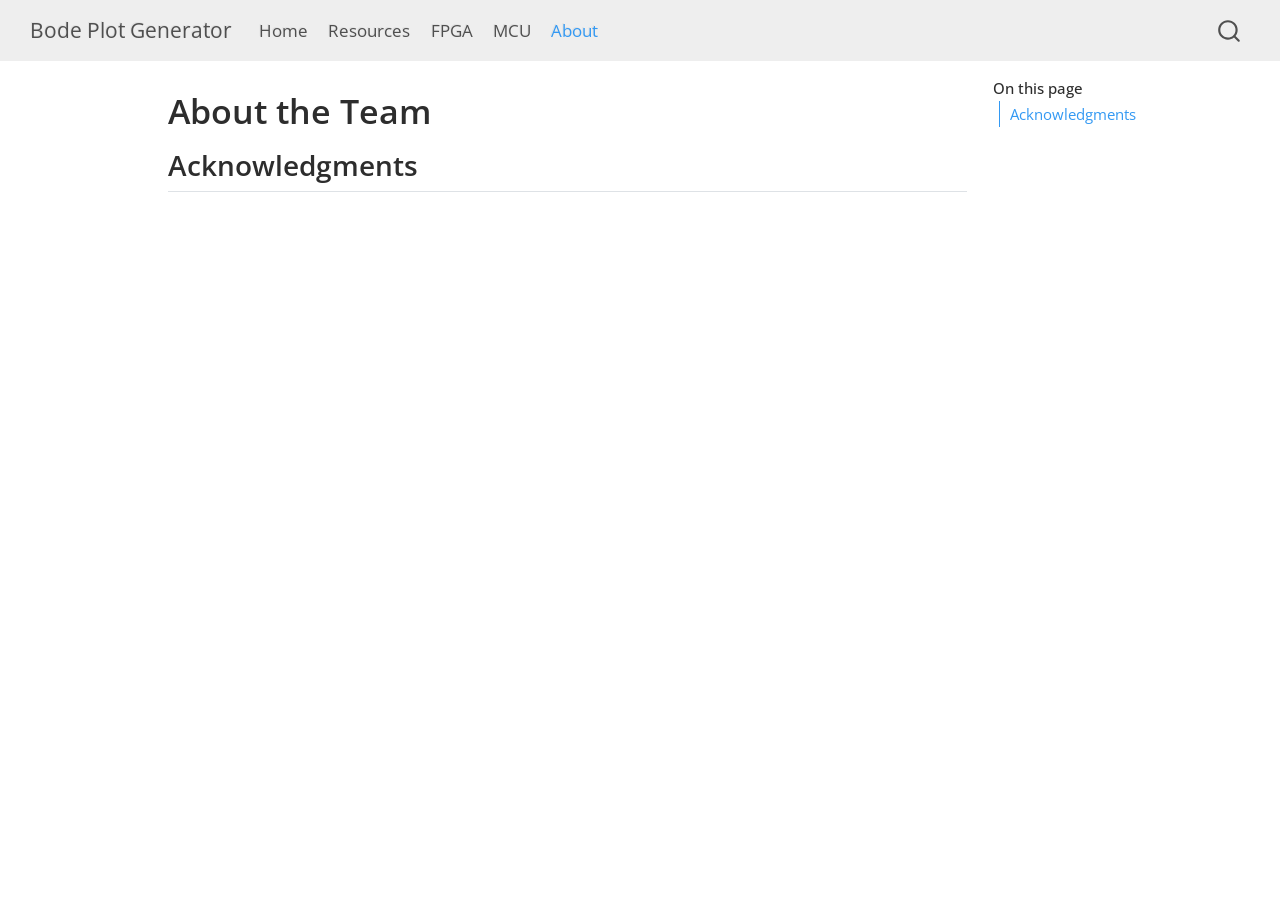
==== about.html @ 4e742a1b "Built site for gh-pages" ====
<!DOCTYPE html>
<html xmlns="http://www.w3.org/1999/xhtml" lang="en" xml:lang="en"><head>

<meta charset="utf-8">
<meta name="generator" content="quarto-1.7.33">

<meta name="viewport" content="width=device-width, initial-scale=1.0, user-scalable=yes">


<title>About the Team – Bode Plot Generator</title>
<style>
code{white-space: pre-wrap;}
span.smallcaps{font-variant: small-caps;}
div.columns{display: flex; gap: min(4vw, 1.5em);}
div.column{flex: auto; overflow-x: auto;}
div.hanging-indent{margin-left: 1.5em; text-indent: -1.5em;}
ul.task-list{list-style: none;}
ul.task-list li input[type="checkbox"] {
  width: 0.8em;
  margin: 0 0.8em 0.2em -1em; /* quarto-specific, see https://github.com/quarto-dev/quarto-cli/issues/4556 */ 
  vertical-align: middle;
}
</style>


<script src="site_libs/quarto-nav/quarto-nav.js"></script>
<script src="site_libs/quarto-nav/headroom.min.js"></script>
<script src="site_libs/clipboard/clipboard.min.js"></script>
<script src="site_libs/quarto-search/autocomplete.umd.js"></script>
<script src="site_libs/quarto-search/fuse.min.js"></script>
<script src="site_libs/quarto-search/quarto-search.js"></script>
<meta name="quarto:offset" content="./">
<script src="site_libs/quarto-html/quarto.js" type="module"></script>
<script src="site_libs/quarto-html/tabsets/tabsets.js" type="module"></script>
<script src="site_libs/quarto-html/popper.min.js"></script>
<script src="site_libs/quarto-html/tippy.umd.min.js"></script>
<script src="site_libs/quarto-html/anchor.min.js"></script>
<link href="site_libs/quarto-html/tippy.css" rel="stylesheet">
<link href="site_libs/quarto-html/quarto-syntax-highlighting-ea385d0e468b0dd5ea5bf0780b1290d9.css" rel="stylesheet" id="quarto-text-highlighting-styles">
<script src="site_libs/bootstrap/bootstrap.min.js"></script>
<link href="site_libs/bootstrap/bootstrap-icons.css" rel="stylesheet">
<link href="site_libs/bootstrap/bootstrap-35fd0a5f43bb2600a33a7e8521cd9424.min.css" rel="stylesheet" append-hash="true" id="quarto-bootstrap" data-mode="light">
<script id="quarto-search-options" type="application/json">{
  "location": "navbar",
  "copy-button": false,
  "collapse-after": 3,
  "panel-placement": "end",
  "type": "overlay",
  "limit": 50,
  "keyboard-shortcut": [
    "f",
    "/",
    "s"
  ],
  "show-item-context": false,
  "language": {
    "search-no-results-text": "No results",
    "search-matching-documents-text": "matching documents",
    "search-copy-link-title": "Copy link to search",
    "search-hide-matches-text": "Hide additional matches",
    "search-more-match-text": "more match in this document",
    "search-more-matches-text": "more matches in this document",
    "search-clear-button-title": "Clear",
    "search-text-placeholder": "",
    "search-detached-cancel-button-title": "Cancel",
    "search-submit-button-title": "Submit",
    "search-label": "Search"
  }
}</script>


<link rel="stylesheet" href="styles.css">
</head>

<body class="nav-fixed quarto-light">

<div id="quarto-search-results"></div>
  <header id="quarto-header" class="headroom fixed-top">
    <nav class="navbar navbar-expand-lg " data-bs-theme="dark">
      <div class="navbar-container container-fluid">
      <div class="navbar-brand-container mx-auto">
    <a class="navbar-brand" href="./index.html">
    <span class="navbar-title">Bode Plot Generator</span>
    </a>
  </div>
            <div id="quarto-search" class="" title="Search"></div>
          <button class="navbar-toggler" type="button" data-bs-toggle="collapse" data-bs-target="#navbarCollapse" aria-controls="navbarCollapse" role="menu" aria-expanded="false" aria-label="Toggle navigation" onclick="if (window.quartoToggleHeadroom) { window.quartoToggleHeadroom(); }">
  <span class="navbar-toggler-icon"></span>
</button>
          <div class="collapse navbar-collapse" id="navbarCollapse">
            <ul class="navbar-nav navbar-nav-scroll me-auto">
  <li class="nav-item">
    <a class="nav-link" href="./index.html"> 
<span class="menu-text">Home</span></a>
  </li>  
  <li class="nav-item">
    <a class="nav-link" href="./resources.html"> 
<span class="menu-text">Resources</span></a>
  </li>  
  <li class="nav-item">
    <a class="nav-link" href="./fpga.html"> 
<span class="menu-text">FPGA</span></a>
  </li>  
  <li class="nav-item">
    <a class="nav-link" href="./mcu.html"> 
<span class="menu-text">MCU</span></a>
  </li>  
  <li class="nav-item">
    <a class="nav-link active" href="./about.html" aria-current="page"> 
<span class="menu-text">About</span></a>
  </li>  
</ul>
          </div> <!-- /navcollapse -->
            <div class="quarto-navbar-tools">
</div>
      </div> <!-- /container-fluid -->
    </nav>
</header>
<!-- content -->
<div id="quarto-content" class="quarto-container page-columns page-rows-contents page-layout-article page-navbar">
<!-- sidebar -->
<!-- margin-sidebar -->
    <div id="quarto-margin-sidebar" class="sidebar margin-sidebar">
        <nav id="TOC" role="doc-toc" class="toc-active">
    <h2 id="toc-title">On this page</h2>
   
  <ul>
  <li><a href="#acknowledgments" id="toc-acknowledgments" class="nav-link active" data-scroll-target="#acknowledgments">Acknowledgments</a></li>
  </ul>
</nav>
    </div>
<!-- main -->
<main class="content" id="quarto-document-content">

<header id="title-block-header" class="quarto-title-block default">
<div class="quarto-title">
<h1 class="title">About the Team</h1>
</div>



<div class="quarto-title-meta">

    
  
    
  </div>
  


</header>


<section id="acknowledgments" class="level2">
<h2 class="anchored" data-anchor-id="acknowledgments">Acknowledgments</h2>


</section>

</main> <!-- /main -->
<script id="quarto-html-after-body" type="application/javascript">
  window.document.addEventListener("DOMContentLoaded", function (event) {
    const icon = "";
    const anchorJS = new window.AnchorJS();
    anchorJS.options = {
      placement: 'right',
      icon: icon
    };
    anchorJS.add('.anchored');
    const isCodeAnnotation = (el) => {
      for (const clz of el.classList) {
        if (clz.startsWith('code-annotation-')) {                     
          return true;
        }
      }
      return false;
    }
    const onCopySuccess = function(e) {
      // button target
      const button = e.trigger;
      // don't keep focus
      button.blur();
      // flash "checked"
      button.classList.add('code-copy-button-checked');
      var currentTitle = button.getAttribute("title");
      button.setAttribute("title", "Copied!");
      let tooltip;
      if (window.bootstrap) {
        button.setAttribute("data-bs-toggle", "tooltip");
        button.setAttribute("data-bs-placement", "left");
        button.setAttribute("data-bs-title", "Copied!");
        tooltip = new bootstrap.Tooltip(button, 
          { trigger: "manual", 
            customClass: "code-copy-button-tooltip",
            offset: [0, -8]});
        tooltip.show();    
      }
      setTimeout(function() {
        if (tooltip) {
          tooltip.hide();
          button.removeAttribute("data-bs-title");
          button.removeAttribute("data-bs-toggle");
          button.removeAttribute("data-bs-placement");
        }
        button.setAttribute("title", currentTitle);
        button.classList.remove('code-copy-button-checked');
      }, 1000);
      // clear code selection
      e.clearSelection();
    }
    const getTextToCopy = function(trigger) {
        const codeEl = trigger.previousElementSibling.cloneNode(true);
        for (const childEl of codeEl.children) {
          if (isCodeAnnotation(childEl)) {
            childEl.remove();
          }
        }
        return codeEl.innerText;
    }
    const clipboard = new window.ClipboardJS('.code-copy-button:not([data-in-quarto-modal])', {
      text: getTextToCopy
    });
    clipboard.on('success', onCopySuccess);
    if (window.document.getElementById('quarto-embedded-source-code-modal')) {
      const clipboardModal = new window.ClipboardJS('.code-copy-button[data-in-quarto-modal]', {
        text: getTextToCopy,
        container: window.document.getElementById('quarto-embedded-source-code-modal')
      });
      clipboardModal.on('success', onCopySuccess);
    }
      var localhostRegex = new RegExp(/^(?:http|https):\/\/localhost\:?[0-9]*\//);
      var mailtoRegex = new RegExp(/^mailto:/);
        var filterRegex = new RegExp("https:\/\/matt-molinar\.github\.io\/bode-plot-website\/");
      var isInternal = (href) => {
          return filterRegex.test(href) || localhostRegex.test(href) || mailtoRegex.test(href);
      }
      // Inspect non-navigation links and adorn them if external
     var links = window.document.querySelectorAll('a[href]:not(.nav-link):not(.navbar-brand):not(.toc-action):not(.sidebar-link):not(.sidebar-item-toggle):not(.pagination-link):not(.no-external):not([aria-hidden]):not(.dropdown-item):not(.quarto-navigation-tool):not(.about-link)');
      for (var i=0; i<links.length; i++) {
        const link = links[i];
        if (!isInternal(link.href)) {
          // undo the damage that might have been done by quarto-nav.js in the case of
          // links that we want to consider external
          if (link.dataset.originalHref !== undefined) {
            link.href = link.dataset.originalHref;
          }
        }
      }
    function tippyHover(el, contentFn, onTriggerFn, onUntriggerFn) {
      const config = {
        allowHTML: true,
        maxWidth: 500,
        delay: 100,
        arrow: false,
        appendTo: function(el) {
            return el.parentElement;
        },
        interactive: true,
        interactiveBorder: 10,
        theme: 'quarto',
        placement: 'bottom-start',
      };
      if (contentFn) {
        config.content = contentFn;
      }
      if (onTriggerFn) {
        config.onTrigger = onTriggerFn;
      }
      if (onUntriggerFn) {
        config.onUntrigger = onUntriggerFn;
      }
      window.tippy(el, config); 
    }
    const noterefs = window.document.querySelectorAll('a[role="doc-noteref"]');
    for (var i=0; i<noterefs.length; i++) {
      const ref = noterefs[i];
      tippyHover(ref, function() {
        // use id or data attribute instead here
        let href = ref.getAttribute('data-footnote-href') || ref.getAttribute('href');
        try { href = new URL(href).hash; } catch {}
        const id = href.replace(/^#\/?/, "");
        const note = window.document.getElementById(id);
        if (note) {
          return note.innerHTML;
        } else {
          return "";
        }
      });
    }
    const xrefs = window.document.querySelectorAll('a.quarto-xref');
    const processXRef = (id, note) => {
      // Strip column container classes
      const stripColumnClz = (el) => {
        el.classList.remove("page-full", "page-columns");
        if (el.children) {
          for (const child of el.children) {
            stripColumnClz(child);
          }
        }
      }
      stripColumnClz(note)
      if (id === null || id.startsWith('sec-')) {
        // Special case sections, only their first couple elements
        const container = document.createElement("div");
        if (note.children && note.children.length > 2) {
          container.appendChild(note.children[0].cloneNode(true));
          for (let i = 1; i < note.children.length; i++) {
            const child = note.children[i];
            if (child.tagName === "P" && child.innerText === "") {
              continue;
            } else {
              container.appendChild(child.cloneNode(true));
              break;
            }
          }
          if (window.Quarto?.typesetMath) {
            window.Quarto.typesetMath(container);
          }
          return container.innerHTML
        } else {
          if (window.Quarto?.typesetMath) {
            window.Quarto.typesetMath(note);
          }
          return note.innerHTML;
        }
      } else {
        // Remove any anchor links if they are present
        const anchorLink = note.querySelector('a.anchorjs-link');
        if (anchorLink) {
          anchorLink.remove();
        }
        if (window.Quarto?.typesetMath) {
          window.Quarto.typesetMath(note);
        }
        if (note.classList.contains("callout")) {
          return note.outerHTML;
        } else {
          return note.innerHTML;
        }
      }
    }
    for (var i=0; i<xrefs.length; i++) {
      const xref = xrefs[i];
      tippyHover(xref, undefined, function(instance) {
        instance.disable();
        let url = xref.getAttribute('href');
        let hash = undefined; 
        if (url.startsWith('#')) {
          hash = url;
        } else {
          try { hash = new URL(url).hash; } catch {}
        }
        if (hash) {
          const id = hash.replace(/^#\/?/, "");
          const note = window.document.getElementById(id);
          if (note !== null) {
            try {
              const html = processXRef(id, note.cloneNode(true));
              instance.setContent(html);
            } finally {
              instance.enable();
              instance.show();
            }
          } else {
            // See if we can fetch this
            fetch(url.split('#')[0])
            .then(res => res.text())
            .then(html => {
              const parser = new DOMParser();
              const htmlDoc = parser.parseFromString(html, "text/html");
              const note = htmlDoc.getElementById(id);
              if (note !== null) {
                const html = processXRef(id, note);
                instance.setContent(html);
              } 
            }).finally(() => {
              instance.enable();
              instance.show();
            });
          }
        } else {
          // See if we can fetch a full url (with no hash to target)
          // This is a special case and we should probably do some content thinning / targeting
          fetch(url)
          .then(res => res.text())
          .then(html => {
            const parser = new DOMParser();
            const htmlDoc = parser.parseFromString(html, "text/html");
            const note = htmlDoc.querySelector('main.content');
            if (note !== null) {
              // This should only happen for chapter cross references
              // (since there is no id in the URL)
              // remove the first header
              if (note.children.length > 0 && note.children[0].tagName === "HEADER") {
                note.children[0].remove();
              }
              const html = processXRef(null, note);
              instance.setContent(html);
            } 
          }).finally(() => {
            instance.enable();
            instance.show();
          });
        }
      }, function(instance) {
      });
    }
        let selectedAnnoteEl;
        const selectorForAnnotation = ( cell, annotation) => {
          let cellAttr = 'data-code-cell="' + cell + '"';
          let lineAttr = 'data-code-annotation="' +  annotation + '"';
          const selector = 'span[' + cellAttr + '][' + lineAttr + ']';
          return selector;
        }
        const selectCodeLines = (annoteEl) => {
          const doc = window.document;
          const targetCell = annoteEl.getAttribute("data-target-cell");
          const targetAnnotation = annoteEl.getAttribute("data-target-annotation");
          const annoteSpan = window.document.querySelector(selectorForAnnotation(targetCell, targetAnnotation));
          const lines = annoteSpan.getAttribute("data-code-lines").split(",");
          const lineIds = lines.map((line) => {
            return targetCell + "-" + line;
          })
          let top = null;
          let height = null;
          let parent = null;
          if (lineIds.length > 0) {
              //compute the position of the single el (top and bottom and make a div)
              const el = window.document.getElementById(lineIds[0]);
              top = el.offsetTop;
              height = el.offsetHeight;
              parent = el.parentElement.parentElement;
            if (lineIds.length > 1) {
              const lastEl = window.document.getElementById(lineIds[lineIds.length - 1]);
              const bottom = lastEl.offsetTop + lastEl.offsetHeight;
              height = bottom - top;
            }
            if (top !== null && height !== null && parent !== null) {
              // cook up a div (if necessary) and position it 
              let div = window.document.getElementById("code-annotation-line-highlight");
              if (div === null) {
                div = window.document.createElement("div");
                div.setAttribute("id", "code-annotation-line-highlight");
                div.style.position = 'absolute';
                parent.appendChild(div);
              }
              div.style.top = top - 2 + "px";
              div.style.height = height + 4 + "px";
              div.style.left = 0;
              let gutterDiv = window.document.getElementById("code-annotation-line-highlight-gutter");
              if (gutterDiv === null) {
                gutterDiv = window.document.createElement("div");
                gutterDiv.setAttribute("id", "code-annotation-line-highlight-gutter");
                gutterDiv.style.position = 'absolute';
                const codeCell = window.document.getElementById(targetCell);
                const gutter = codeCell.querySelector('.code-annotation-gutter');
                gutter.appendChild(gutterDiv);
              }
              gutterDiv.style.top = top - 2 + "px";
              gutterDiv.style.height = height + 4 + "px";
            }
            selectedAnnoteEl = annoteEl;
          }
        };
        const unselectCodeLines = () => {
          const elementsIds = ["code-annotation-line-highlight", "code-annotation-line-highlight-gutter"];
          elementsIds.forEach((elId) => {
            const div = window.document.getElementById(elId);
            if (div) {
              div.remove();
            }
          });
          selectedAnnoteEl = undefined;
        };
          // Handle positioning of the toggle
      window.addEventListener(
        "resize",
        throttle(() => {
          elRect = undefined;
          if (selectedAnnoteEl) {
            selectCodeLines(selectedAnnoteEl);
          }
        }, 10)
      );
      function throttle(fn, ms) {
      let throttle = false;
      let timer;
        return (...args) => {
          if(!throttle) { // first call gets through
              fn.apply(this, args);
              throttle = true;
          } else { // all the others get throttled
              if(timer) clearTimeout(timer); // cancel #2
              timer = setTimeout(() => {
                fn.apply(this, args);
                timer = throttle = false;
              }, ms);
          }
        };
      }
        // Attach click handler to the DT
        const annoteDls = window.document.querySelectorAll('dt[data-target-cell]');
        for (const annoteDlNode of annoteDls) {
          annoteDlNode.addEventListener('click', (event) => {
            const clickedEl = event.target;
            if (clickedEl !== selectedAnnoteEl) {
              unselectCodeLines();
              const activeEl = window.document.querySelector('dt[data-target-cell].code-annotation-active');
              if (activeEl) {
                activeEl.classList.remove('code-annotation-active');
              }
              selectCodeLines(clickedEl);
              clickedEl.classList.add('code-annotation-active');
            } else {
              // Unselect the line
              unselectCodeLines();
              clickedEl.classList.remove('code-annotation-active');
            }
          });
        }
    const findCites = (el) => {
      const parentEl = el.parentElement;
      if (parentEl) {
        const cites = parentEl.dataset.cites;
        if (cites) {
          return {
            el,
            cites: cites.split(' ')
          };
        } else {
          return findCites(el.parentElement)
        }
      } else {
        return undefined;
      }
    };
    var bibliorefs = window.document.querySelectorAll('a[role="doc-biblioref"]');
    for (var i=0; i<bibliorefs.length; i++) {
      const ref = bibliorefs[i];
      const citeInfo = findCites(ref);
      if (citeInfo) {
        tippyHover(citeInfo.el, function() {
          var popup = window.document.createElement('div');
          citeInfo.cites.forEach(function(cite) {
            var citeDiv = window.document.createElement('div');
            citeDiv.classList.add('hanging-indent');
            citeDiv.classList.add('csl-entry');
            var biblioDiv = window.document.getElementById('ref-' + cite);
            if (biblioDiv) {
              citeDiv.innerHTML = biblioDiv.innerHTML;
            }
            popup.appendChild(citeDiv);
          });
          return popup.innerHTML;
        });
      }
    }
  });
  </script>
</div> <!-- /content -->




</body></html>
---- site_libs/quarto-html/tippy.css ----
.tippy-box[data-animation=fade][data-state=hidden]{opacity:0}[data-tippy-root]{max-width:calc(100vw - 10px)}.tippy-box{position:relative;background-color:#333;color:#fff;border-radius:4px;font-size:14px;line-height:1.4;white-space:normal;outline:0;transition-property:transform,visibility,opacity}.tippy-box[data-placement^=top]>.tippy-arrow{bottom:0}.tippy-box[data-placement^=top]>.tippy-arrow:before{bottom:-7px;left:0;border-width:8px 8px 0;border-top-color:initial;transform-origin:center top}.tippy-box[data-placement^=bottom]>.tippy-arrow{top:0}.tippy-box[data-placement^=bottom]>.tippy-arrow:before{top:-7px;left:0;border-width:0 8px 8px;border-bottom-color:initial;transform-origin:center bottom}.tippy-box[data-placement^=left]>.tippy-arrow{right:0}.tippy-box[data-placement^=left]>.tippy-arrow:before{border-width:8px 0 8px 8px;border-left-color:initial;right:-7px;transform-origin:center left}.tippy-box[data-placement^=right]>.tippy-arrow{left:0}.tippy-box[data-placement^=right]>.tippy-arrow:before{left:-7px;border-width:8px 8px 8px 0;border-right-color:initial;transform-origin:center right}.tippy-box[data-inertia][data-state=visible]{transition-timing-function:cubic-bezier(.54,1.5,.38,1.11)}.tippy-arrow{width:16px;height:16px;color:#333}.tippy-arrow:before{content:"";position:absolute;border-color:transparent;border-style:solid}.tippy-content{position:relative;padding:5px 9px;z-index:1}
---- site_libs/quarto-html/quarto-syntax-highlighting-ea385d0e468b0dd5ea5bf0780b1290d9.css ----
/* quarto syntax highlight colors */
:root {
  --quarto-hl-ot-color: #003B4F;
  --quarto-hl-at-color: #657422;
  --quarto-hl-ss-color: #20794D;
  --quarto-hl-an-color: #5E5E5E;
  --quarto-hl-fu-color: #4758AB;
  --quarto-hl-st-color: #20794D;
  --quarto-hl-cf-color: #003B4F;
  --quarto-hl-op-color: #5E5E5E;
  --quarto-hl-er-color: #AD0000;
  --quarto-hl-bn-color: #AD0000;
  --quarto-hl-al-color: #AD0000;
  --quarto-hl-va-color: #111111;
  --quarto-hl-bu-color: inherit;
  --quarto-hl-ex-color: inherit;
  --quarto-hl-pp-color: #AD0000;
  --quarto-hl-in-color: #5E5E5E;
  --quarto-hl-vs-color: #20794D;
  --quarto-hl-wa-color: #5E5E5E;
  --quarto-hl-do-color: #5E5E5E;
  --quarto-hl-im-color: #00769E;
  --quarto-hl-ch-color: #20794D;
  --quarto-hl-dt-color: #AD0000;
  --quarto-hl-fl-color: #AD0000;
  --quarto-hl-co-color: #5E5E5E;
  --quarto-hl-cv-color: #5E5E5E;
  --quarto-hl-cn-color: #8f5902;
  --quarto-hl-sc-color: #5E5E5E;
  --quarto-hl-dv-color: #AD0000;
  --quarto-hl-kw-color: #003B4F;
}

/* other quarto variables */
:root {
  --quarto-font-monospace: SFMono-Regular, Menlo, Monaco, Consolas, "Liberation Mono", "Courier New", monospace;
}

/* syntax highlight based on Pandoc's rules */
pre > code.sourceCode > span {
  color: #003B4F;
}

code.sourceCode > span {
  color: #003B4F;
}

div.sourceCode,
div.sourceCode pre.sourceCode {
  color: #003B4F;
}

/* Normal */
code span {
  color: #003B4F;
}

/* Alert */
code span.al {
  color: #AD0000;
  font-style: inherit;
}

/* Annotation */
code span.an {
  color: #5E5E5E;
  font-style: inherit;
}

/* Attribute */
code span.at {
  color: #657422;
  font-style: inherit;
}

/* BaseN */
code span.bn {
  color: #AD0000;
  font-style: inherit;
}

/* BuiltIn */
code span.bu {
  font-style: inherit;
}

/* ControlFlow */
code span.cf {
  color: #003B4F;
  font-weight: bold;
  font-style: inherit;
}

/* Char */
code span.ch {
  color: #20794D;
  font-style: inherit;
}

/* Constant */
code span.cn {
  color: #8f5902;
  font-style: inherit;
}

/* Comment */
code span.co {
  color: #5E5E5E;
  font-style: inherit;
}

/* CommentVar */
code span.cv {
  color: #5E5E5E;
  font-style: italic;
}

/* Documentation */
code span.do {
  color: #5E5E5E;
  font-style: italic;
}

/* DataType */
code span.dt {
  color: #AD0000;
  font-style: inherit;
}

/* DecVal */
code span.dv {
  color: #AD0000;
  font-style: inherit;
}

/* Error */
code span.er {
  color: #AD0000;
  font-style: inherit;
}

/* Extension */
code span.ex {
  font-style: inherit;
}

/* Float */
code span.fl {
  color: #AD0000;
  font-style: inherit;
}

/* Function */
code span.fu {
  color: #4758AB;
  font-style: inherit;
}

/* Import */
code span.im {
  color: #00769E;
  font-style: inherit;
}

/* Information */
code span.in {
  color: #5E5E5E;
  font-style: inherit;
}

/* Keyword */
code span.kw {
  color: #003B4F;
  font-weight: bold;
  font-style: inherit;
}

/* Operator */
code span.op {
  color: #5E5E5E;
  font-style: inherit;
}

/* Other */
code span.ot {
  color: #003B4F;
  font-style: inherit;
}

/* Preprocessor */
code span.pp {
  color: #AD0000;
  font-style: inherit;
}

/* SpecialChar */
code span.sc {
  color: #5E5E5E;
  font-style: inherit;
}

/* SpecialString */
code span.ss {
  color: #20794D;
  font-style: inherit;
}

/* String */
code span.st {
  color: #20794D;
  font-style: inherit;
}

/* Variable */
code span.va {
  color: #111111;
  font-style: inherit;
}

/* VerbatimString */
code span.vs {
  color: #20794D;
  font-style: inherit;
}

/* Warning */
code span.wa {
  color: #5E5E5E;
  font-style: italic;
}

.prevent-inlining {
  content: "</";
}

/*# sourceMappingURL=538754cbb4183396a2435bcb80637e05.css.map */
---- styles.css ----
/* css styles */
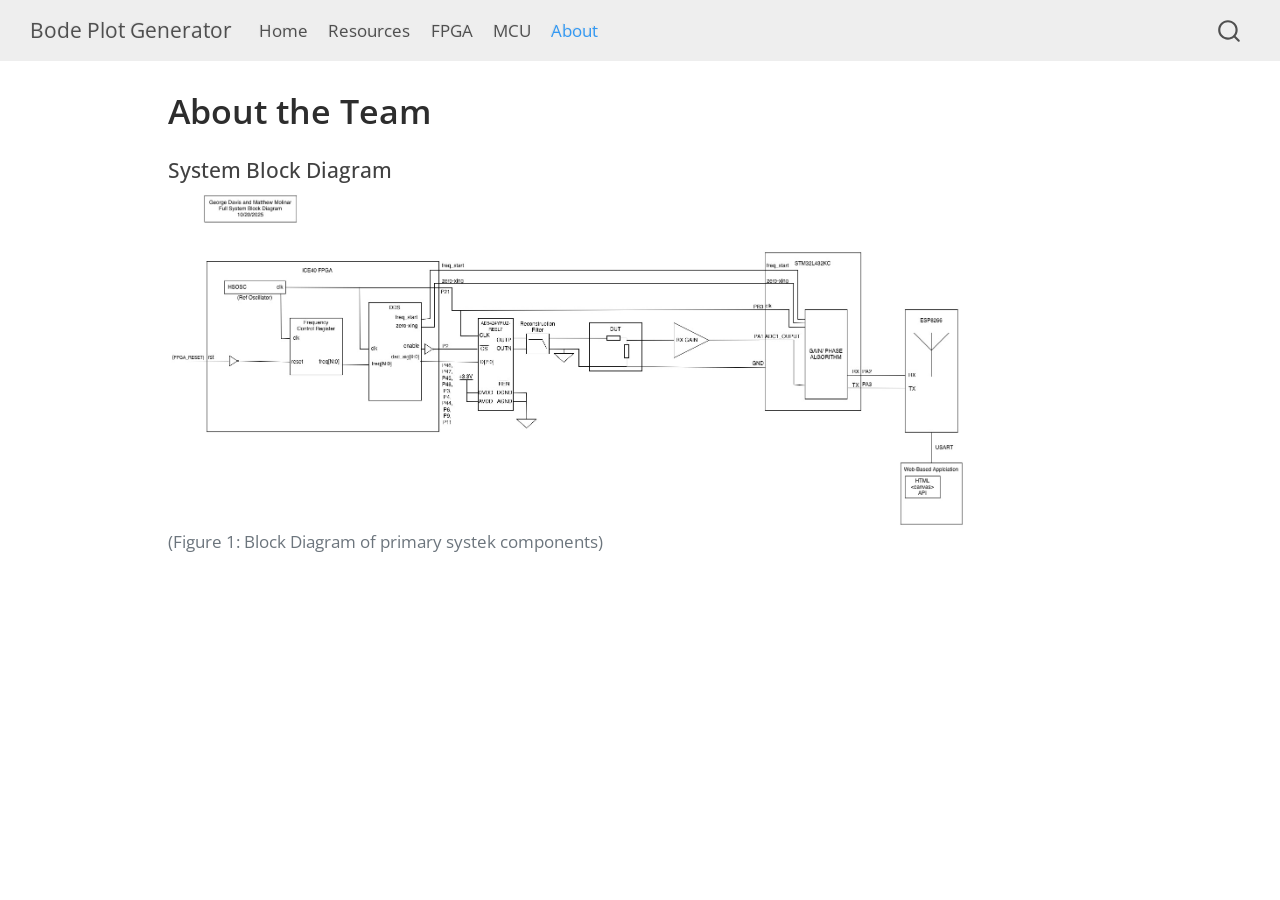
==== commit cc67e9ca: "Built site for gh-pages" ====
--- a/about.html
+++ b/about.html
@@ -120,14 +120,8 @@
 <div id="quarto-content" class="quarto-container page-columns page-rows-contents page-layout-article page-navbar">
 <!-- sidebar -->
 <!-- margin-sidebar -->
-    <div id="quarto-margin-sidebar" class="sidebar margin-sidebar">
-        <nav id="TOC" role="doc-toc" class="toc-active">
-    <h2 id="toc-title">On this page</h2>
-   
-  <ul>
-  <li><a href="#acknowledgments" id="toc-acknowledgments" class="nav-link active" data-scroll-target="#acknowledgments">Acknowledgments</a></li>
-  </ul>
-</nav>
+    <div id="quarto-margin-sidebar" class="sidebar margin-sidebar zindex-bottom">
+        
     </div>
 <!-- main -->
 <main class="content" id="quarto-document-content">
@@ -151,8 +145,9 @@
 </header>
 
 
-<section id="acknowledgments" class="level2">
-<h2 class="anchored" data-anchor-id="acknowledgments">Acknowledgments</h2>
+<section id="system-block-diagram" class="level4">
+<h4 class="anchored" data-anchor-id="system-block-diagram">System Block Diagram</h4>
+<p><img src="images/system_block.jpeg" class="img-fluid" alt="Figure 1">(Figure 1: Block Diagram of primary systek components)</p>
 
 
 </section>
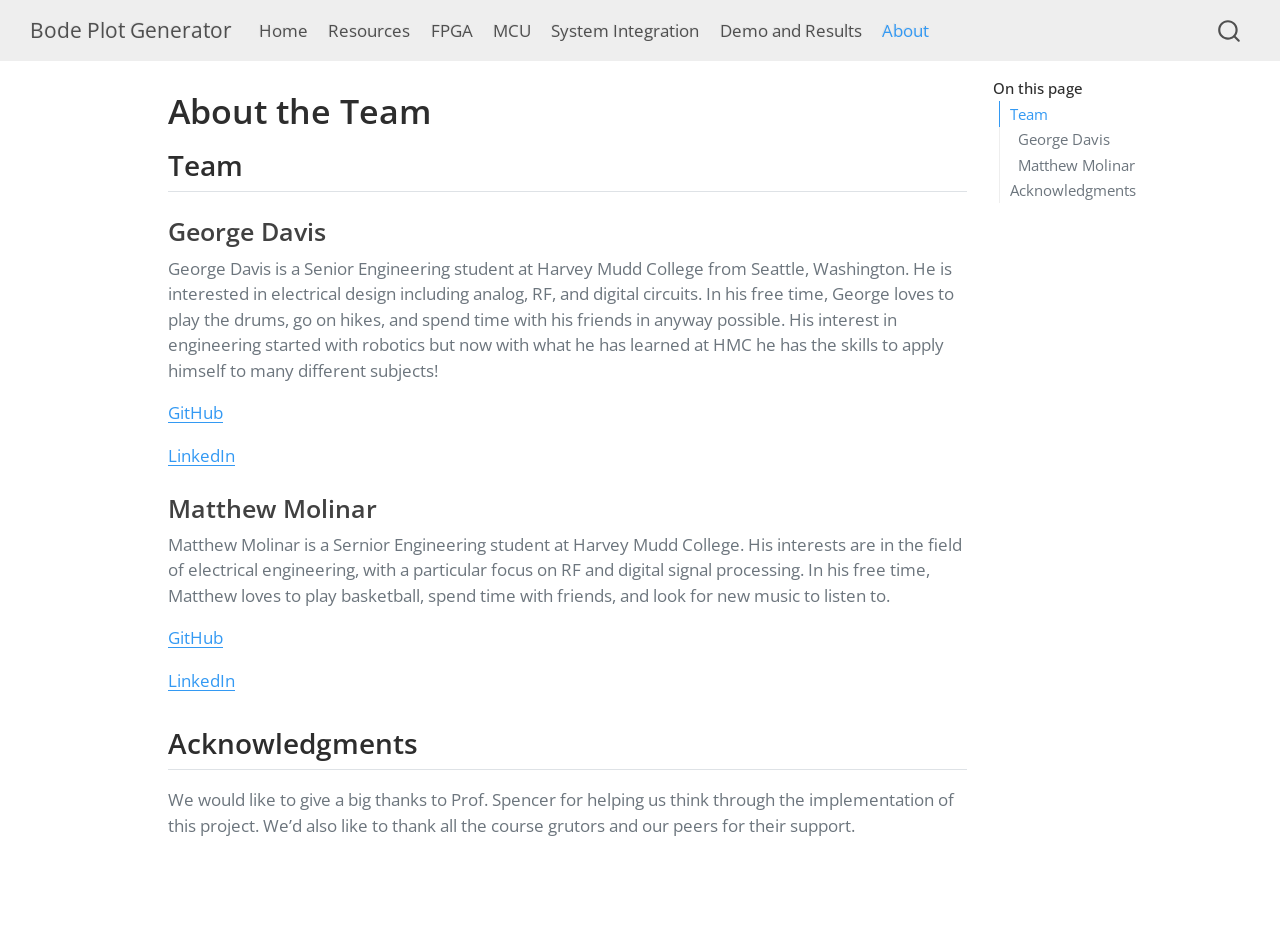
==== commit 76f3c9d0: "Built site for gh-pages" ====
--- a/about.html
+++ b/about.html
@@ -106,6 +106,14 @@
 <span class="menu-text">MCU</span></a>
   </li>  
   <li class="nav-item">
+    <a class="nav-link" href="./system.html"> 
+<span class="menu-text">System Integration</span></a>
+  </li>  
+  <li class="nav-item">
+    <a class="nav-link" href="./demo.html"> 
+<span class="menu-text">Demo and Results</span></a>
+  </li>  
+  <li class="nav-item">
     <a class="nav-link active" href="./about.html" aria-current="page"> 
 <span class="menu-text">About</span></a>
   </li>  
@@ -120,8 +128,19 @@
 <div id="quarto-content" class="quarto-container page-columns page-rows-contents page-layout-article page-navbar">
 <!-- sidebar -->
 <!-- margin-sidebar -->
-    <div id="quarto-margin-sidebar" class="sidebar margin-sidebar zindex-bottom">
-        
+    <div id="quarto-margin-sidebar" class="sidebar margin-sidebar">
+        <nav id="TOC" role="doc-toc" class="toc-active">
+    <h2 id="toc-title">On this page</h2>
+   
+  <ul>
+  <li><a href="#team" id="toc-team" class="nav-link active" data-scroll-target="#team">Team</a>
+  <ul class="collapse">
+  <li><a href="#george-davis" id="toc-george-davis" class="nav-link" data-scroll-target="#george-davis">George Davis</a></li>
+  <li><a href="#matthew-molinar" id="toc-matthew-molinar" class="nav-link" data-scroll-target="#matthew-molinar">Matthew Molinar</a></li>
+  </ul></li>
+  <li><a href="#acknowledgments" id="toc-acknowledgments" class="nav-link" data-scroll-target="#acknowledgments">Acknowledgments</a></li>
+  </ul>
+</nav>
     </div>
 <!-- main -->
 <main class="content" id="quarto-document-content">
@@ -145,9 +164,24 @@
 </header>
 
 
-<section id="system-block-diagram" class="level4">
-<h4 class="anchored" data-anchor-id="system-block-diagram">System Block Diagram</h4>
-<p><img src="images/system_block.jpeg" class="img-fluid" alt="Figure 1">(Figure 1: Block Diagram of primary systek components)</p>
+<section id="team" class="level2">
+<h2 class="anchored" data-anchor-id="team">Team</h2>
+<section id="george-davis" class="level3">
+<h3 class="anchored" data-anchor-id="george-davis">George Davis</h3>
+<p>George Davis is a Senior Engineering student at Harvey Mudd College from Seattle, Washington. He is interested in electrical design including analog, RF, and digital circuits. In his free time, George loves to play the drums, go on hikes, and spend time with his friends in anyway possible. His interest in engineering started with robotics but now with what he has learned at HMC he has the skills to apply himself to many different subjects!</p>
+<p><a href="https://github.com/GeorgeDavis26">GitHub</a></p>
+<p><a href="https://www.linkedin.com/in/gswdavis/">LinkedIn</a></p>
+</section>
+<section id="matthew-molinar" class="level3">
+<h3 class="anchored" data-anchor-id="matthew-molinar">Matthew Molinar</h3>
+<p>Matthew Molinar is a Sernior Engineering student at Harvey Mudd College. His interests are in the field of electrical engineering, with a particular focus on RF and digital signal processing. In his free time, Matthew loves to play basketball, spend time with friends, and look for new music to listen to.</p>
+<p><a href="https://github.com/mmolinar1">GitHub</a></p>
+<p><a href="https://www.linkedin.com/in/matthew-molinar/">LinkedIn</a></p>
+</section>
+</section>
+<section id="acknowledgments" class="level2">
+<h2 class="anchored" data-anchor-id="acknowledgments">Acknowledgments</h2>
+<p>We would like to give a big thanks to Prof.&nbsp;Spencer for helping us think through the implementation of this project. We’d also like to thank all the course grutors and our peers for their support.</p>
 
 
 </section>
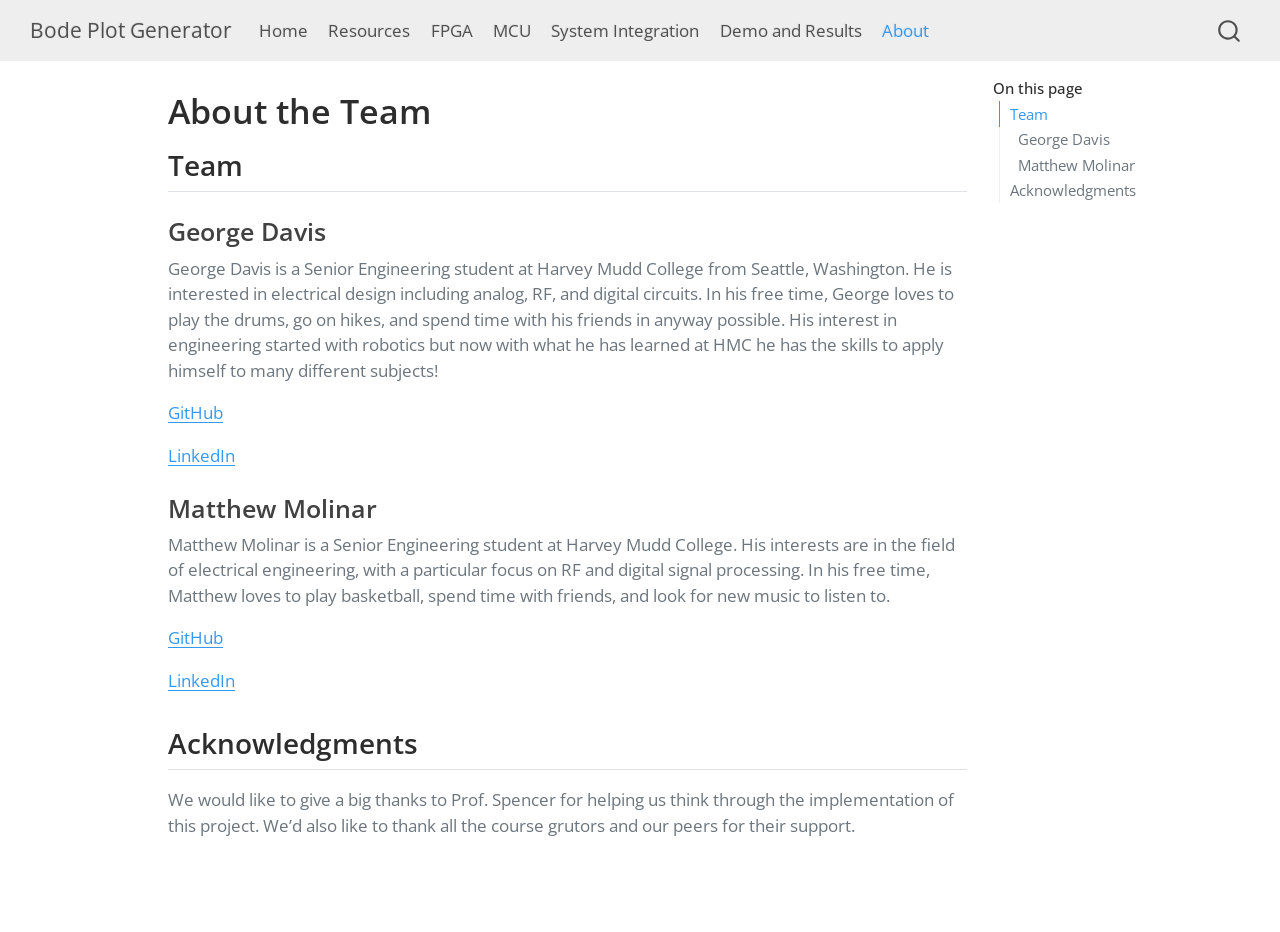
==== commit 342aeb54: "Built site for gh-pages" ====
--- a/about.html
+++ b/about.html
@@ -174,7 +174,7 @@
 </section>
 <section id="matthew-molinar" class="level3">
 <h3 class="anchored" data-anchor-id="matthew-molinar">Matthew Molinar</h3>
-<p>Matthew Molinar is a Sernior Engineering student at Harvey Mudd College. His interests are in the field of electrical engineering, with a particular focus on RF and digital signal processing. In his free time, Matthew loves to play basketball, spend time with friends, and look for new music to listen to.</p>
+<p>Matthew Molinar is a Senior Engineering student at Harvey Mudd College. His interests are in the field of electrical engineering, with a particular focus on RF and digital signal processing. In his free time, Matthew loves to play basketball, spend time with friends, and look for new music to listen to.</p>
 <p><a href="https://github.com/mmolinar1">GitHub</a></p>
 <p><a href="https://www.linkedin.com/in/matthew-molinar/">LinkedIn</a></p>
 </section>
